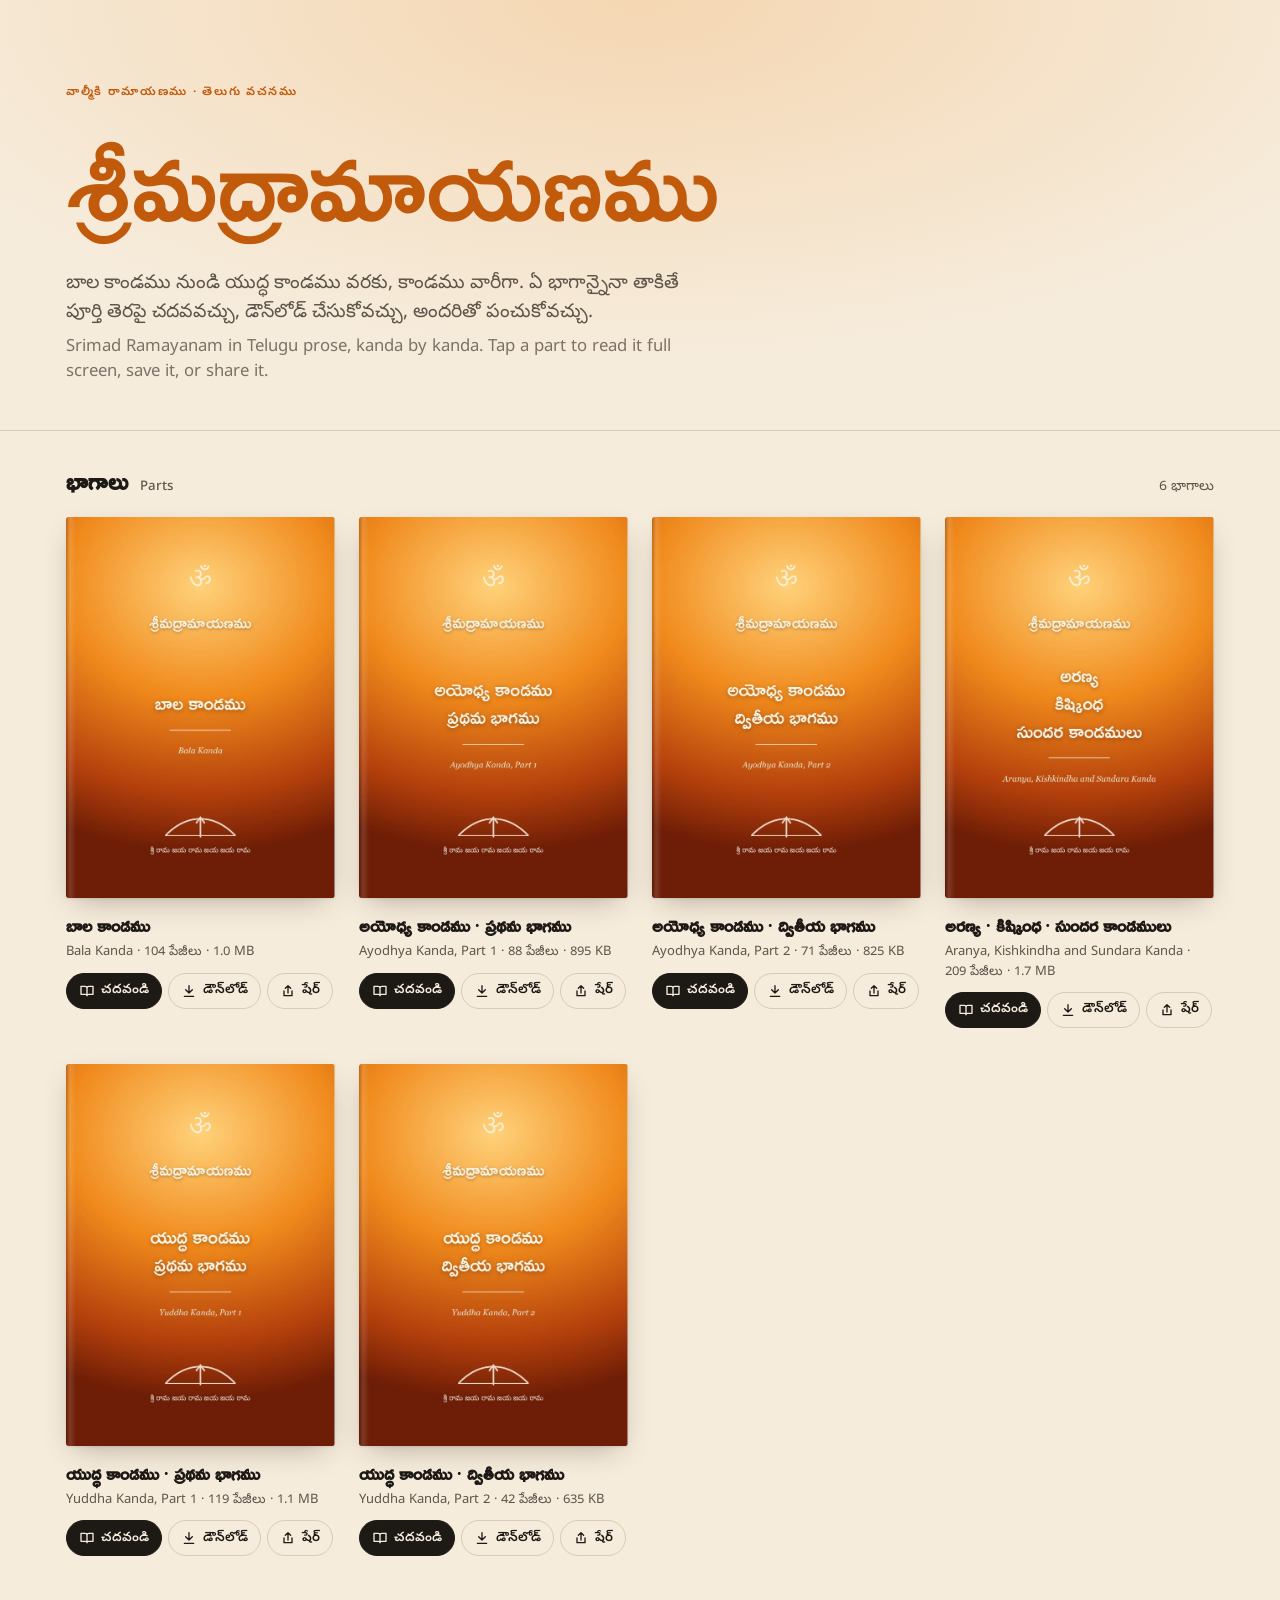
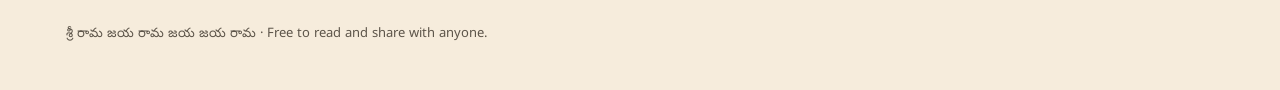
==== index.html @ 94dc0df5 "Show the parts on iPads that can't run the reader script On an iPad the "Parts" shelf stayed empty: " ====
<!doctype html>
<html lang="te">
<head>
  <meta charset="utf-8">
  <meta name="viewport" content="width=device-width, initial-scale=1, viewport-fit=cover">
  <title>శ్రీమద్రామాయణము · Srimad Ramayanam</title>
  <meta name="description" content="శ్రీమద్రామాయణము తెలుగులో, కాండము వారీగా. Srimad Ramayanam in Telugu: read every part full screen, download it, or share it.">
  <meta name="theme-color" content="#f6ecdc" media="(prefers-color-scheme: light)">
  <meta name="theme-color" content="#16130f" media="(prefers-color-scheme: dark)">
  <meta property="og:title" content="శ్రీమద్రామాయణము · Srimad Ramayanam">
  <meta property="og:description" content="శ్రీమద్రామాయణము తెలుగులో, కాండము వారీగా. Srimad Ramayanam in Telugu: read every part full screen, download it, or share it.">
  <link rel="icon" href="data:image/svg+xml,%3Csvg xmlns='http://www.w3.org/2000/svg' viewBox='0 0 64 64'%3E%3Crect width='64' height='64' rx='12' fill='%23c25a0c'/%3E%3Cpath d='M12 50C22 16 42 16 52 50' fill='none' stroke='%23fff' stroke-width='4' stroke-linecap='round'/%3E%3Cpath d='M12 50H52M32 52V22M26 29l6-8 6 8' fill='none' stroke='%23fff' stroke-width='3' stroke-linecap='round'/%3E%3C/svg%3E">
  <link rel="preconnect" href="https://fonts.googleapis.com">
  <link rel="preconnect" href="https://fonts.gstatic.com" crossorigin>
  <link href="https://fonts.googleapis.com/css2?family=Noto+Sans+Telugu:wght@400;500;600&family=Ramabhadra&family=Instrument+Sans:wght@400;500;600&display=swap" rel="stylesheet">
  <link rel="stylesheet" href="css/style.css">
  <script>
    // Shows script errors at the bottom of the page (helps find problems on phones and tablets without a console)
    window.onerror = function (msg, src, line) {
      var el = document.getElementById('jsError');
      if (el) { el.hidden = false; el.textContent += 'Error: ' + msg + ' (' + String(src || '').split('/').pop() + ':' + line + ')
'; }
    };
  </script>
  <script type="module" src="js/app.js"></script>
</head>
<body>
  <div id="home" class="home">
    <header class="masthead">
      <div class="wrap">
        <p class="eyebrow">వాల్మీకి రామాయణము · తెలుగు వచనము</p>
        <h1 class="title">శ్రీమద్రామాయణము</h1>
        <p class="lede">బాల కాండము నుండి యుద్ధ కాండము వరకు, కాండము వారీగా. ఏ భాగాన్నైనా తాకితే పూర్తి తెరపై చదవవచ్చు, డౌన్‌లోడ్ చేసుకోవచ్చు, అందరితో పంచుకోవచ్చు.<br><span class="lede-en">Srimad Ramayanam in Telugu prose, kanda by kanda. Tap a part to read it full screen, save it, or share it.</span></p>
      </div>
    </header>

    <main class="wrap">
      <div class="shelf-head">
        <h2>భాగాలు <span class="h-en">Parts</span></h2>
        <span id="count" class="count"></span>
      </div>
      <ul id="grid" class="grid" aria-live="polite">
        <!-- shelf:start -->
        <li class="card"><a class="cover" href="data/01-bala-kanda.pdf"><img src="covers/01-bala-kanda.jpg" alt=""></a>
          <div class="meta"><h3>బాల కాండము</h3><p class="sub">Bala Kanda · 104 పేజీలు · 1.0 MB</p>
          <div class="actions"><a class="btn primary" href="data/01-bala-kanda.pdf"><span class="lbl">చదవండి</span></a></div></div></li>
        <li class="card"><a class="cover" href="data/02-ayodhya-kanda-part-1.pdf"><img src="covers/02-ayodhya-kanda-part-1.jpg" alt=""></a>
          <div class="meta"><h3>అయోధ్య కాండము · ప్రథమ భాగము</h3><p class="sub">Ayodhya Kanda, Part 1 · 88 పేజీలు · 895 KB</p>
          <div class="actions"><a class="btn primary" href="data/02-ayodhya-kanda-part-1.pdf"><span class="lbl">చదవండి</span></a></div></div></li>
        <li class="card"><a class="cover" href="data/03-ayodhya-kanda-part-2.pdf"><img src="covers/03-ayodhya-kanda-part-2.jpg" alt=""></a>
          <div class="meta"><h3>అయోధ్య కాండము · ద్వితీయ భాగము</h3><p class="sub">Ayodhya Kanda, Part 2 · 71 పేజీలు · 825 KB</p>
          <div class="actions"><a class="btn primary" href="data/03-ayodhya-kanda-part-2.pdf"><span class="lbl">చదవండి</span></a></div></div></li>
        <li class="card"><a class="cover" href="data/04-aranya-kishkindha-sundara-kanda.pdf"><img src="covers/04-aranya-kishkindha-sundara-kanda.jpg" alt=""></a>
          <div class="meta"><h3>అరణ్య · కిష్కింధ · సుందర కాండములు</h3><p class="sub">Aranya, Kishkindha and Sundara Kanda · 209 పేజీలు · 1.7 MB</p>
          <div class="actions"><a class="btn primary" href="data/04-aranya-kishkindha-sundara-kanda.pdf"><span class="lbl">చదవండి</span></a></div></div></li>
        <li class="card"><a class="cover" href="data/05-yuddha-kanda-part-1.pdf"><img src="covers/05-yuddha-kanda-part-1.jpg" alt=""></a>
          <div class="meta"><h3>యుద్ధ కాండము · ప్రథమ భాగము</h3><p class="sub">Yuddha Kanda, Part 1 · 119 పేజీలు · 1.1 MB</p>
          <div class="actions"><a class="btn primary" href="data/05-yuddha-kanda-part-1.pdf"><span class="lbl">చదవండి</span></a></div></div></li>
        <li class="card"><a class="cover" href="data/06-yuddha-kanda-part-2.pdf"><img src="covers/06-yuddha-kanda-part-2.jpg" alt=""></a>
          <div class="meta"><h3>యుద్ధ కాండము · ద్వితీయ భాగము</h3><p class="sub">Yuddha Kanda, Part 2 · 42 పేజీలు · 635 KB</p>
          <div class="actions"><a class="btn primary" href="data/06-yuddha-kanda-part-2.pdf"><span class="lbl">చదవండి</span></a></div></div></li>
        <!-- shelf:end -->
      </ul>
      <div id="empty" class="empty" hidden>
        <p class="empty-title">ఇంకా భాగాలు లేవు</p>
        <p>New parts will appear here as soon as they're added.</p>
      </div>
      <div id="error" class="empty" hidden>
        <p class="empty-title">భాగాలను తెరవలేకపోయాం</p>
        <p>Check your connection and <a href="" onclick="location.reload();return false">try again</a>.</p>
      </div>
    </main>

    <footer class="foot wrap">
      <p>శ్రీ రామ జయ రామ జయ జయ రామ · Free to read and share with anyone.</p>
      <pre id="jsError" class="js-error" hidden></pre>
    </footer>
  </div>

  <!-- Full-screen reader -->
  <section id="viewer" class="viewer" hidden aria-label="Ramayanam reader">
    <div id="stage" class="stage">
      <div id="scroller" class="scroller">
        <div id="book" class="book">
          <div id="leafBase" class="leaf base"></div>
          <div id="leafFlip" class="leaf flipper">
            <div id="flipFront" class="face front"></div>
            <div class="face back"></div>
          </div>
        </div>
      </div>
      <div class="edge edge-l" aria-hidden="true">
        <svg viewBox="0 0 24 24"><path d="M15 5l-7 7 7 7" /></svg>
      </div>
      <div class="edge edge-r" aria-hidden="true">
        <svg viewBox="0 0 24 24"><path d="M9 5l7 7-7 7" /></svg>
      </div>
      <div id="spinner" class="spinner" hidden></div>
    </div>

    <div id="hud" class="hud">
      <div class="hud-top">
        <button class="icon-btn" data-act="home" aria-label="All parts" title="అన్ని భాగాలు">
          <svg viewBox="0 0 24 24"><path d="M4 5h6v6H4zM14 5h6v6h-6zM4 15h6v4H4zM14 15h6v4h-6z"/></svg>
        </button>
        <div class="hud-title">
          <span id="vTitle"></span>
          <span id="vPage" class="hud-page"></span>
        </div>
        <button class="icon-btn" data-act="sound" aria-label="Sound" title="Sound on/off">
          <svg class="snd-on" viewBox="0 0 24 24"><path d="M4 9v6h4l5 4V5L8 9zM16.5 8.5a5 5 0 010 7M19 6a8.5 8.5 0 010 12"/></svg>
          <svg class="snd-off" viewBox="0 0 24 24"><path d="M4 9v6h4l5 4V5L8 9zM17 9l5 6M22 9l-5 6"/></svg>
        </button>
        <button class="icon-btn" data-act="download" aria-label="Download" title="Download">
          <svg viewBox="0 0 24 24"><path d="M12 4v11M7 10l5 5 5-5M5 20h14"/></svg>
        </button>
        <button class="icon-btn" data-act="share" aria-label="Share" title="Share">
          <svg viewBox="0 0 24 24"><path d="M12 15V4M8 8l4-4 4 4M6 12v7h12v-7"/></svg>
        </button>
        <button class="icon-btn fs-btn" data-act="fullscreen" aria-label="Full screen" title="Full screen">
          <svg viewBox="0 0 24 24"><path d="M4 9V4h5M20 9V4h-5M4 15v5h5M20 15v5h-5"/></svg>
        </button>
      </div>
      <div class="progress"><span id="progressBar"></span></div>
    </div>

    <div id="coach" class="coach" hidden>
      <div class="coach-zone"><svg viewBox="0 0 24 24"><path d="M15 5l-7 7 7 7"/></svg><span>ఎడమ వైపు తాకితే<br>ముందటి పేజీ</span></div>
      <div class="coach-zone mid"><svg viewBox="0 0 48 24"><path d="M44 12H6M14 4l-8 8 8 8"/></svg><span>కుడి నుంచి ఎడమకు స్వైప్<br>అన్ని భాగాలకు</span></div>
      <div class="coach-zone"><svg viewBox="0 0 24 24"><path d="M9 5l7 7-7 7"/></svg><span>కుడి వైపు తాకితే<br>తరువాతి పేజీ</span></div>
      <p class="coach-go">రెండు వేళ్లతో పెద్దది చేయవచ్చు<br>మొదలుపెట్టడానికి ఎక్కడైనా తాకండి</p>
    </div>
  </section>

  <div id="toast" class="toast" role="status" aria-live="polite"></div>
</body>
</html>
---- css/style.css ----
:root {
  --paper: #f6ecdc;
  --paper-2: #eedfc6;
  --ink: #1d1a16;
  --ink-2: #5d554a;
  --rule: #d6cbb8;
  --accent: #c25a0c;
  --accent-ink: #fff;
  --card: #fbf8f2;
  --shadow: 0 1px 2px rgba(40, 30, 15, .08), 0 10px 28px -10px rgba(40, 30, 15, .35);
  --serif: "Ramabhadra", "Noto Serif Telugu", "Nirmala UI", Georgia, serif;
  --sans: "Noto Sans Telugu", "Instrument Sans", "Nirmala UI", system-ui, -apple-system, "Segoe UI", Roboto, sans-serif;
}
@media (prefers-color-scheme: dark) {
  :root {
    --paper: #16130f;
    --paper-2: #1f1b16;
    --ink: #f1ebe0;
    --ink-2: #b1a796;
    --rule: #3a3329;
    --accent: #ea6a42;
    --card: #1f1b16;
    --shadow: 0 1px 2px rgba(0, 0, 0, .4), 0 12px 30px -12px rgba(0, 0, 0, .8);
  }
}

* { box-sizing: border-box; }
html { -webkit-text-size-adjust: 100%; }
body {
  margin: 0;
  background: var(--paper);
  color: var(--ink);
  font-family: var(--sans);
  font-size: 16px;
  line-height: 1.5;
  -webkit-font-smoothing: antialiased;
}
button { font: inherit; color: inherit; }
a { color: var(--accent); }
[hidden] { display: none !important; }

.wrap {
  width: 100%;
  max-width: 1180px;
  margin: 0 auto;
  padding-left: max(16px, env(safe-area-inset-left));
  padding-right: max(16px, env(safe-area-inset-right));
}

/* ---------- Masthead ---------- */
.masthead {
  border-bottom: 1px solid var(--rule);
  padding: clamp(36px, 8vw, 84px) 0 clamp(24px, 5vw, 44px);
}
.eyebrow {
  margin: 0 0 10px;
  font-size: 12px;
  font-weight: 600;
  letter-spacing: .14em;
  text-transform: uppercase;
  color: var(--accent);
}
.title {
  margin: 0;
  font-family: var(--serif);
  font-weight: 800;
  font-size: clamp(56px, 14vw, 148px);
  line-height: .9;
  letter-spacing: -.035em;
  font-variation-settings: "opsz" 144;
}
.lede {
  margin: 18px 0 0;
  max-width: 34em;
  font-size: clamp(16px, 2.2vw, 19px);
  color: var(--ink-2);
}

/* ---------- Shelf ---------- */
.shelf-head {
  display: flex;
  align-items: baseline;
  justify-content: space-between;
  gap: 12px;
  margin: 32px 0 18px;
}
.shelf-head h2 {
  margin: 0;
  font-family: var(--serif);
  font-weight: 600;
  font-size: 24px;
}
.count { font-size: 14px; color: var(--ink-2); }

.grid {
  list-style: none;
  margin: 0;
  padding: 0;
  display: grid;
  grid-template-columns: repeat(auto-fill, minmax(min(100%, 220px), 1fr));
  gap: 36px 24px;
}
@media (max-width: 520px) {
  .grid { grid-template-columns: repeat(2, minmax(0, 1fr)); gap: 28px 14px; }
}

.card { display: flex; flex-direction: column; min-width: 0; }
.cover {
  position: relative;
  display: block;
  width: 100%;
  aspect-ratio: 148 / 210;
  padding: 0;
  border: 0;
  border-radius: 3px;
  background: var(--paper-2);
  box-shadow: var(--shadow);
  overflow: hidden;
  cursor: pointer;
  transition: transform .25s ease, box-shadow .25s ease;
}
.cover:hover { transform: translateY(-4px) rotate(-.4deg); }
.cover:focus-visible { outline: 3px solid var(--accent); outline-offset: 3px; }
.cover canvas {
  position: absolute;
  inset: 0;
  width: 100%;
  height: 100%;
  object-fit: cover;
  opacity: 0;
  transition: opacity .4s ease;
}
.cover canvas.ready { opacity: 1; }
.cover::after { /* spine highlight */
  content: "";
  position: absolute;
  inset: 0 auto 0 0;
  width: 10px;
  background: linear-gradient(to right, rgba(0,0,0,.18), rgba(255,255,255,.12) 40%, transparent);
  pointer-events: none;
}
.cover-ph {
  position: absolute;
  inset: 0;
  display: flex;
  align-items: flex-end;
  padding: 14px;
  font-family: var(--serif);
  font-weight: 600;
  font-size: 18px;
  line-height: 1.15;
  text-align: left;
  color: var(--ink-2);
}
.cover .new {
  position: absolute;
  top: 10px;
  right: 10px;
  z-index: 1;
  padding: 3px 8px;
  border-radius: 99px;
  background: var(--accent);
  color: var(--accent-ink);
  font-size: 11px;
  font-weight: 600;
  letter-spacing: .06em;
  text-transform: uppercase;
}

.cover .saved {
  position: absolute;
  left: 14px;
  bottom: 10px;
  z-index: 1;
  padding: 3px 8px;
  border-radius: 99px;
  background: rgba(20, 16, 12, .78);
  color: #fff;
  font-size: 11px;
  font-weight: 600;
  letter-spacing: .06em;
  text-transform: uppercase;
}

.meta { padding-top: 14px; }
.meta h3 {
  margin: 0;
  font-family: var(--serif);
  font-weight: 600;
  font-size: 18px;
  line-height: 1.2;
  overflow-wrap: anywhere;
}
.sub { margin: 4px 0 10px; font-size: 13px; color: var(--ink-2); }
.actions { display: flex; flex-wrap: wrap; gap: 6px; }
.btn {
  display: inline-flex;
  align-items: center;
  gap: 6px;
  min-height: 36px;
  padding: 0 12px;
  border: 1px solid var(--rule);
  border-radius: 99px;
  background: transparent;
  font-size: 13px;
  font-weight: 600;
  cursor: pointer;
  transition: background .15s, border-color .15s;
}
.btn svg { width: 16px; height: 16px; fill: none; stroke: currentColor; stroke-width: 2; stroke-linecap: round; stroke-linejoin: round; }
.btn:hover { border-color: var(--ink-2); }
.btn.primary { background: var(--ink); border-color: var(--ink); color: var(--paper); }
.btn.primary:hover { background: var(--accent); border-color: var(--accent); color: var(--accent-ink); }
@media (max-width: 520px) {
  .btn { padding: 0 10px; }
  .btn .lbl { display: none; }
  .btn.primary .lbl { display: inline; }
}

.skeleton .cover { animation: pulse 1.4s ease-in-out infinite; }
.skeleton .meta h3, .skeleton .sub { background: var(--paper-2); color: transparent; border-radius: 4px; }
@keyframes pulse { 50% { opacity: .55; } }

.empty { padding: 64px 0; text-align: center; color: var(--ink-2); }
.empty-title { margin: 0 0 6px; font-family: var(--serif); font-size: 24px; color: var(--ink); }
.foot { padding-top: 56px; padding-bottom: max(32px, env(safe-area-inset-bottom)); font-size: 13px; color: var(--ink-2); }

/* ---------- Viewer ---------- */
.viewer {
  position: fixed;
  inset: 0;
  z-index: 50;
  background: radial-gradient(ellipse at center, #2a251f 0%, #0f0d0b 100%);
  overflow: hidden;
  touch-action: none;
  user-select: none;
  -webkit-user-select: none;
  -webkit-touch-callout: none;
  -webkit-tap-highlight-color: transparent;
  color: #f4efe6;
}
.viewer.enter { animation: viewer-in .35s ease both; }
@keyframes viewer-in { from { opacity: 0; transform: scale(.98); } }

.stage {
  position: absolute;
  inset: 0;
  display: grid;
  place-items: center;
  cursor: pointer;
}
.scroller {
  position: absolute;
  inset: 0;
  display: grid;
  place-items: center;
  perspective: 2400px;
}
/* Fit to width (Ctrl+L on desktop): the page fills the width and scrolls vertically. */
.viewer.fitw .scroller {
  display: block;
  overflow-x: hidden;
  overflow-y: scroll;
  overscroll-behavior: contain;
  scrollbar-color: rgba(255, 255, 255, .4) transparent;
}
.viewer.fitw .base { box-shadow: none; }
.book { position: relative; transform-origin: 0 0; }
.book .hires {
  position: absolute;
  z-index: 1;
  display: block;
  pointer-events: none;
}
.viewer.zoomed .stage { cursor: grab; }
.viewer.zoomed .stage:active { cursor: grabbing; }
.viewer.zoomed .edge { display: none; }
.leaf { position: absolute; inset: 0; }
.leaf canvas {
  display: block;
  width: 100%;
  height: 100%;
  object-fit: contain;
}
.base { box-shadow: 0 18px 50px rgba(0, 0, 0, .55); background: #fff; }
.base .lift-shade {
  position: absolute;
  inset: 0;
  pointer-events: none;
  background: linear-gradient(to right, rgba(0,0,0,.45), rgba(0,0,0,.08) 55%, rgba(0,0,0,0));
  opacity: 0;
}
.flipper {
  z-index: 2;
  transform-origin: left center;
  transform-style: preserve-3d;
  pointer-events: none;
  visibility: hidden;
  will-change: transform;
}
.flipper.on { visibility: visible; }
.face {
  position: absolute;
  inset: 0;
  backface-visibility: hidden;
  -webkit-backface-visibility: hidden;
  background: #fff;
}
.face.back {
  transform: rotateY(180deg);
  background: linear-gradient(to left, #ddd6c8 0%, #f6f2ea 18%, #efe9de 100%);
}
.face .curl-shade {
  position: absolute;
  inset: 0;
  pointer-events: none;
  background: linear-gradient(to left, rgba(0,0,0,.38), rgba(0,0,0,.06) 35%, rgba(255,255,255,0) 60%);
  opacity: 0;
}

.edge {
  position: absolute;
  top: 50%;
  width: 48px;
  height: 48px;
  margin-top: -24px;
  display: grid;
  place-items: center;
  border-radius: 50%;
  background: rgba(0, 0, 0, .45);
  opacity: 0;
  transition: opacity .2s;
  pointer-events: none;
}
.edge svg { width: 24px; height: 24px; fill: none; stroke: #fff; stroke-width: 2.2; stroke-linecap: round; stroke-linejoin: round; }
.edge-l { left: max(12px, env(safe-area-inset-left)); }
.edge-r { right: max(12px, env(safe-area-inset-right)); }
@media (hover: hover) {
  .stage[data-zone="l"] .edge-l, .stage[data-zone="r"] .edge-r { opacity: 1; }
}

.spinner {
  position: absolute;
  top: 50%;
  left: 50%;
  width: 36px;
  height: 36px;
  margin: -18px 0 0 -18px;
  border: 3px solid rgba(255, 255, 255, .2);
  border-top-color: #fff;
  border-radius: 50%;
  animation: spin .8s linear infinite;
  z-index: 3;
}
@keyframes spin { to { transform: rotate(360deg); } }

.hud {
  position: absolute;
  inset: 0 0 auto 0;
  z-index: 5;
  transition: opacity .3s ease, transform .3s ease;
}
.hud.hide { opacity: 0; transform: translateY(-8px); pointer-events: none; }
.hud-top {
  display: flex;
  align-items: center;
  gap: 4px;
  padding: max(8px, env(safe-area-inset-top)) max(8px, env(safe-area-inset-right)) 8px max(8px, env(safe-area-inset-left));
  background: linear-gradient(to bottom, rgba(0,0,0,.72), rgba(0,0,0,0));
}
.hud-title {
  flex: 1;
  min-width: 0;
  display: flex;
  flex-direction: column;
  padding: 0 6px;
  line-height: 1.2;
}
.hud-title #vTitle {
  font-family: var(--serif);
  font-weight: 600;
  font-size: 16px;
  white-space: nowrap;
  overflow: hidden;
  text-overflow: ellipsis;
}
.hud-page { font-size: 12px; opacity: .75; font-variant-numeric: tabular-nums; }
.icon-btn {
  flex: none;
  width: 44px;
  height: 44px;
  display: grid;
  place-items: center;
  border: 0;
  border-radius: 50%;
  background: transparent;
  color: #fff;
  cursor: pointer;
}
.icon-btn:hover { background: rgba(255, 255, 255, .14); }
.icon-btn svg { width: 22px; height: 22px; fill: none; stroke: currentColor; stroke-width: 2; stroke-linecap: round; stroke-linejoin: round; }
.icon-btn .snd-off { display: none; }
.viewer.muted .icon-btn .snd-on { display: none; }
.viewer.muted .icon-btn .snd-off { display: block; }
.no-fs .fs-btn { display: none; }

.progress {
  position: fixed;
  left: 0;
  right: 0;
  bottom: 0;
  height: 3px;
  background: rgba(255, 255, 255, .12);
}
.progress span {
  display: block;
  height: 100%;
  width: 0;
  background: var(--accent);
  transition: width .4s ease;
}

.coach {
  position: absolute;
  inset: 0;
  z-index: 8;
  display: grid;
  grid-template-columns: 1fr 1fr 1fr;
  background: rgba(10, 8, 6, .78);
  animation: viewer-in .3s ease both;
}
.coach-zone {
  display: flex;
  flex-direction: column;
  align-items: center;
  justify-content: center;
  gap: 10px;
  padding: 12px;
  text-align: center;
  font-size: 14px;
  line-height: 1.35;
  border-right: 1px dashed rgba(255, 255, 255, .25);
}
.coach-zone:nth-child(3) { border-right: 0; }
.coach-zone svg { width: 40px; height: 40px; fill: none; stroke: #fff; stroke-width: 2; stroke-linecap: round; stroke-linejoin: round; }
.coach-zone.mid svg { width: 64px; height: 32px; animation: nudge 1.4s ease-in-out infinite; }
@keyframes nudge { 50% { transform: translateX(-10px); } }
.coach-go {
  position: absolute;
  left: 0;
  right: 0;
  bottom: max(28px, env(safe-area-inset-bottom));
  margin: 0;
  text-align: center;
  font-weight: 600;
  opacity: .9;
}

.toast {
  position: fixed;
  left: 50%;
  bottom: max(24px, env(safe-area-inset-bottom));
  z-index: 100;
  max-width: calc(100% - 32px);
  padding: 10px 16px;
  border-radius: 99px;
  background: #1d1a16;
  color: #f4efe6;
  font-size: 14px;
  box-shadow: 0 8px 24px rgba(0, 0, 0, .35);
  opacity: 0;
  transform: translate(-50%, 10px);
  transition: opacity .25s, transform .25s;
  pointer-events: none;
}
.toast.show { opacity: 1; transform: translate(-50%, 0); }

.bump { animation: bump .35s ease; }
@keyframes bump { 25% { transform: translateX(-10px); } 75% { transform: translateX(6px); } }

body.reading { overflow: hidden; }

@media (prefers-reduced-motion: reduce) {
  .cover:hover { transform: none; }
  .coach-zone.mid svg { animation: none; }
}

/* ---------- Ramayanam additions ---------- */
.masthead { background: radial-gradient(90% 120% at 50% 0%, rgba(240,138,28,.22), transparent 70%); }
.title { font-size: clamp(40px, 11vw, 104px); font-weight: 400; line-height: 1.35; letter-spacing: 0; color: var(--accent); }
.lede-en { display: block; margin-top: 8px; font-size: .88em; opacity: .8; }
.h-en { font-family: var(--sans); font-size: .55em; font-weight: 500; color: var(--ink-2); margin-left: 6px; }
.card h3 { line-height: 1.5; }
.cover img { position: absolute; inset: 0; width: 100%; height: 100%; object-fit: cover; display: block; }
a.cover, a.btn { text-decoration: none; color: inherit; }
.js-error { white-space: pre-wrap; font-size: 11px; color: var(--ink-2); margin-top: 12px; }
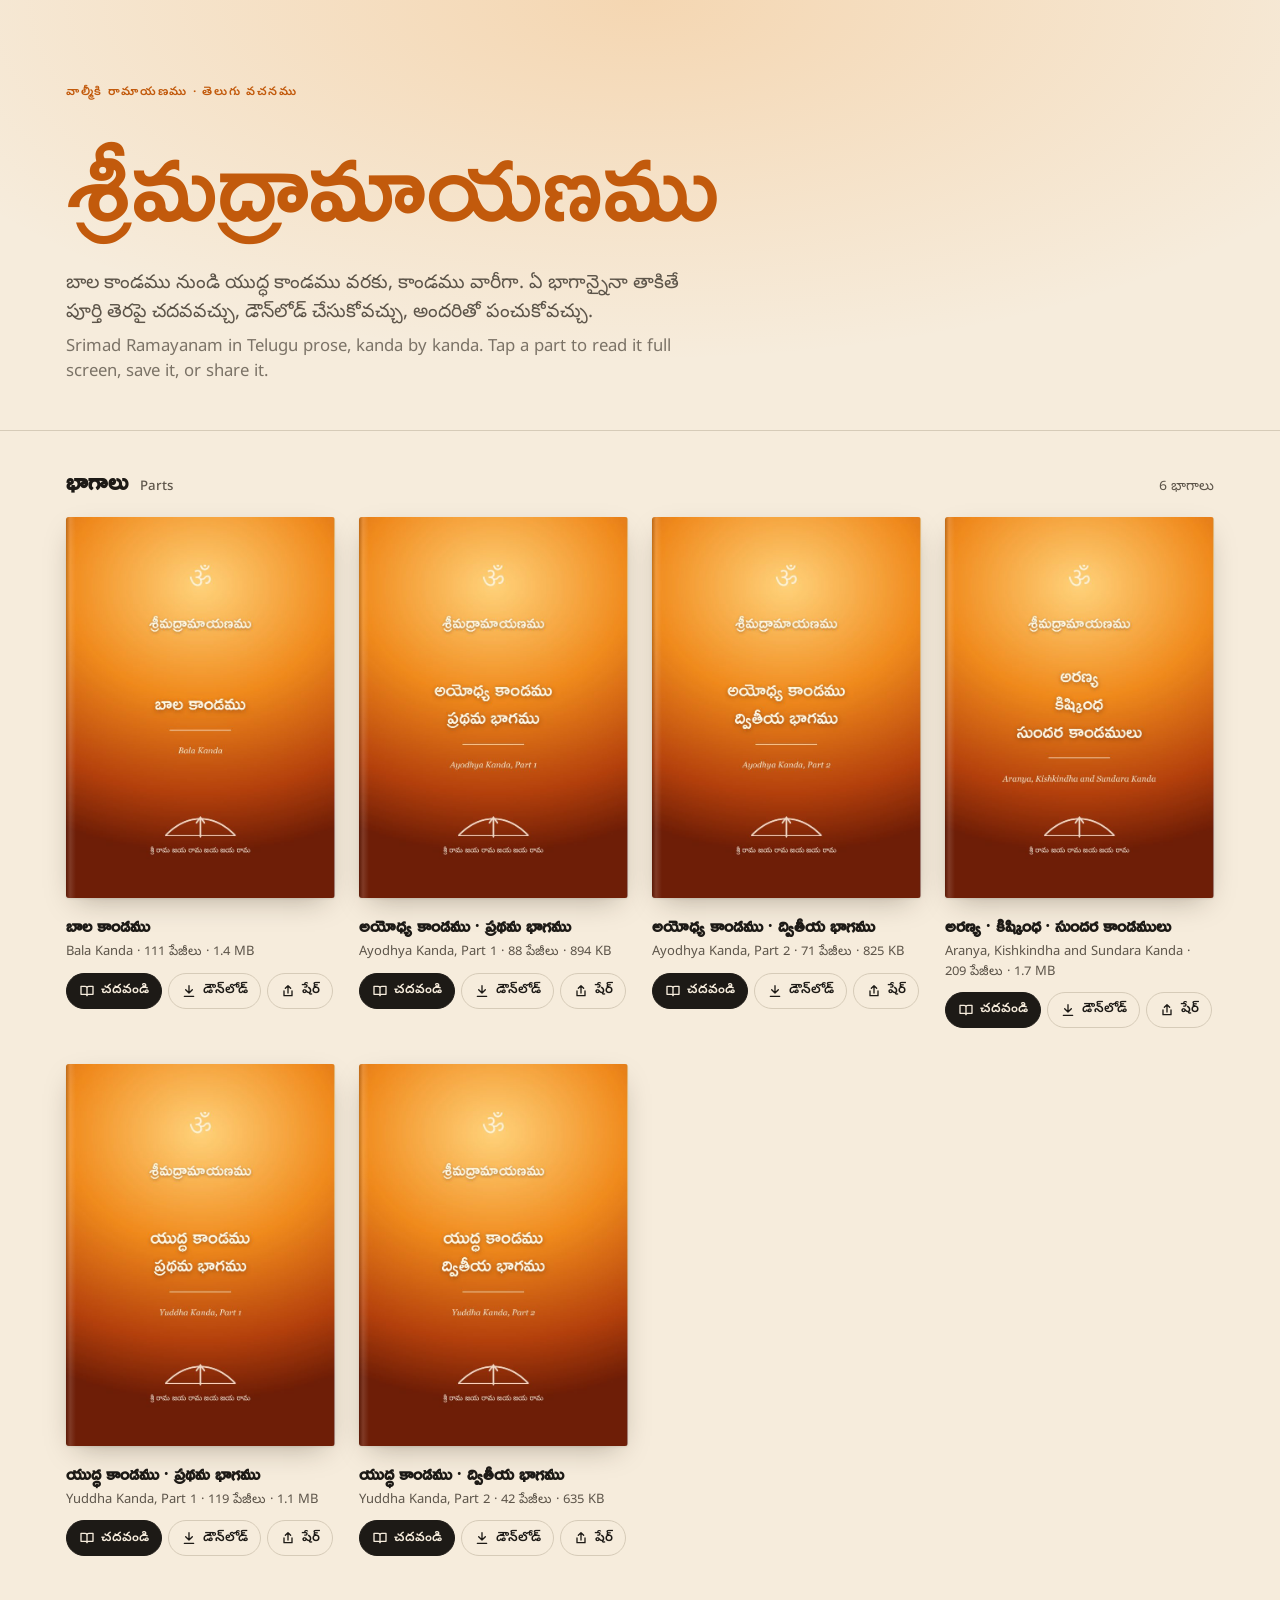
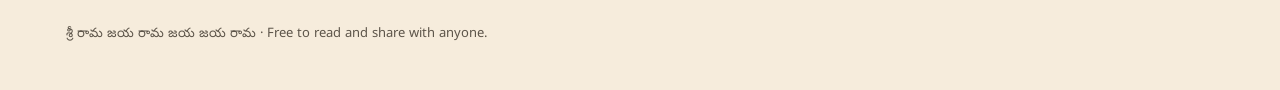
==== commit b458479d: "Replace Bala Kanda and Ayodhya Kanda part 1 with the new versions Bala Kanda is the 26.06.2026 revis" ====
--- a/index.html
+++ b/index.html
@@ -42,10 +42,10 @@
       <ul id="grid" class="grid" aria-live="polite">
         <!-- shelf:start -->
         <li class="card"><a class="cover" href="data/01-bala-kanda.pdf"><img src="covers/01-bala-kanda.jpg" alt=""></a>
-          <div class="meta"><h3>బాల కాండము</h3><p class="sub">Bala Kanda · 104 పేజీలు · 1.0 MB</p>
+          <div class="meta"><h3>బాల కాండము</h3><p class="sub">Bala Kanda · 111 పేజీలు · 1.4 MB</p>
           <div class="actions"><a class="btn primary" href="data/01-bala-kanda.pdf"><span class="lbl">చదవండి</span></a></div></div></li>
         <li class="card"><a class="cover" href="data/02-ayodhya-kanda-part-1.pdf"><img src="covers/02-ayodhya-kanda-part-1.jpg" alt=""></a>
-          <div class="meta"><h3>అయోధ్య కాండము · ప్రథమ భాగము</h3><p class="sub">Ayodhya Kanda, Part 1 · 88 పేజీలు · 895 KB</p>
+          <div class="meta"><h3>అయోధ్య కాండము · ప్రథమ భాగము</h3><p class="sub">Ayodhya Kanda, Part 1 · 88 పేజీలు · 894 KB</p>
           <div class="actions"><a class="btn primary" href="data/02-ayodhya-kanda-part-1.pdf"><span class="lbl">చదవండి</span></a></div></div></li>
         <li class="card"><a class="cover" href="data/03-ayodhya-kanda-part-2.pdf"><img src="covers/03-ayodhya-kanda-part-2.jpg" alt=""></a>
           <div class="meta"><h3>అయోధ్య కాండము · ద్వితీయ భాగము</h3><p class="sub">Ayodhya Kanda, Part 2 · 71 పేజీలు · 825 KB</p>
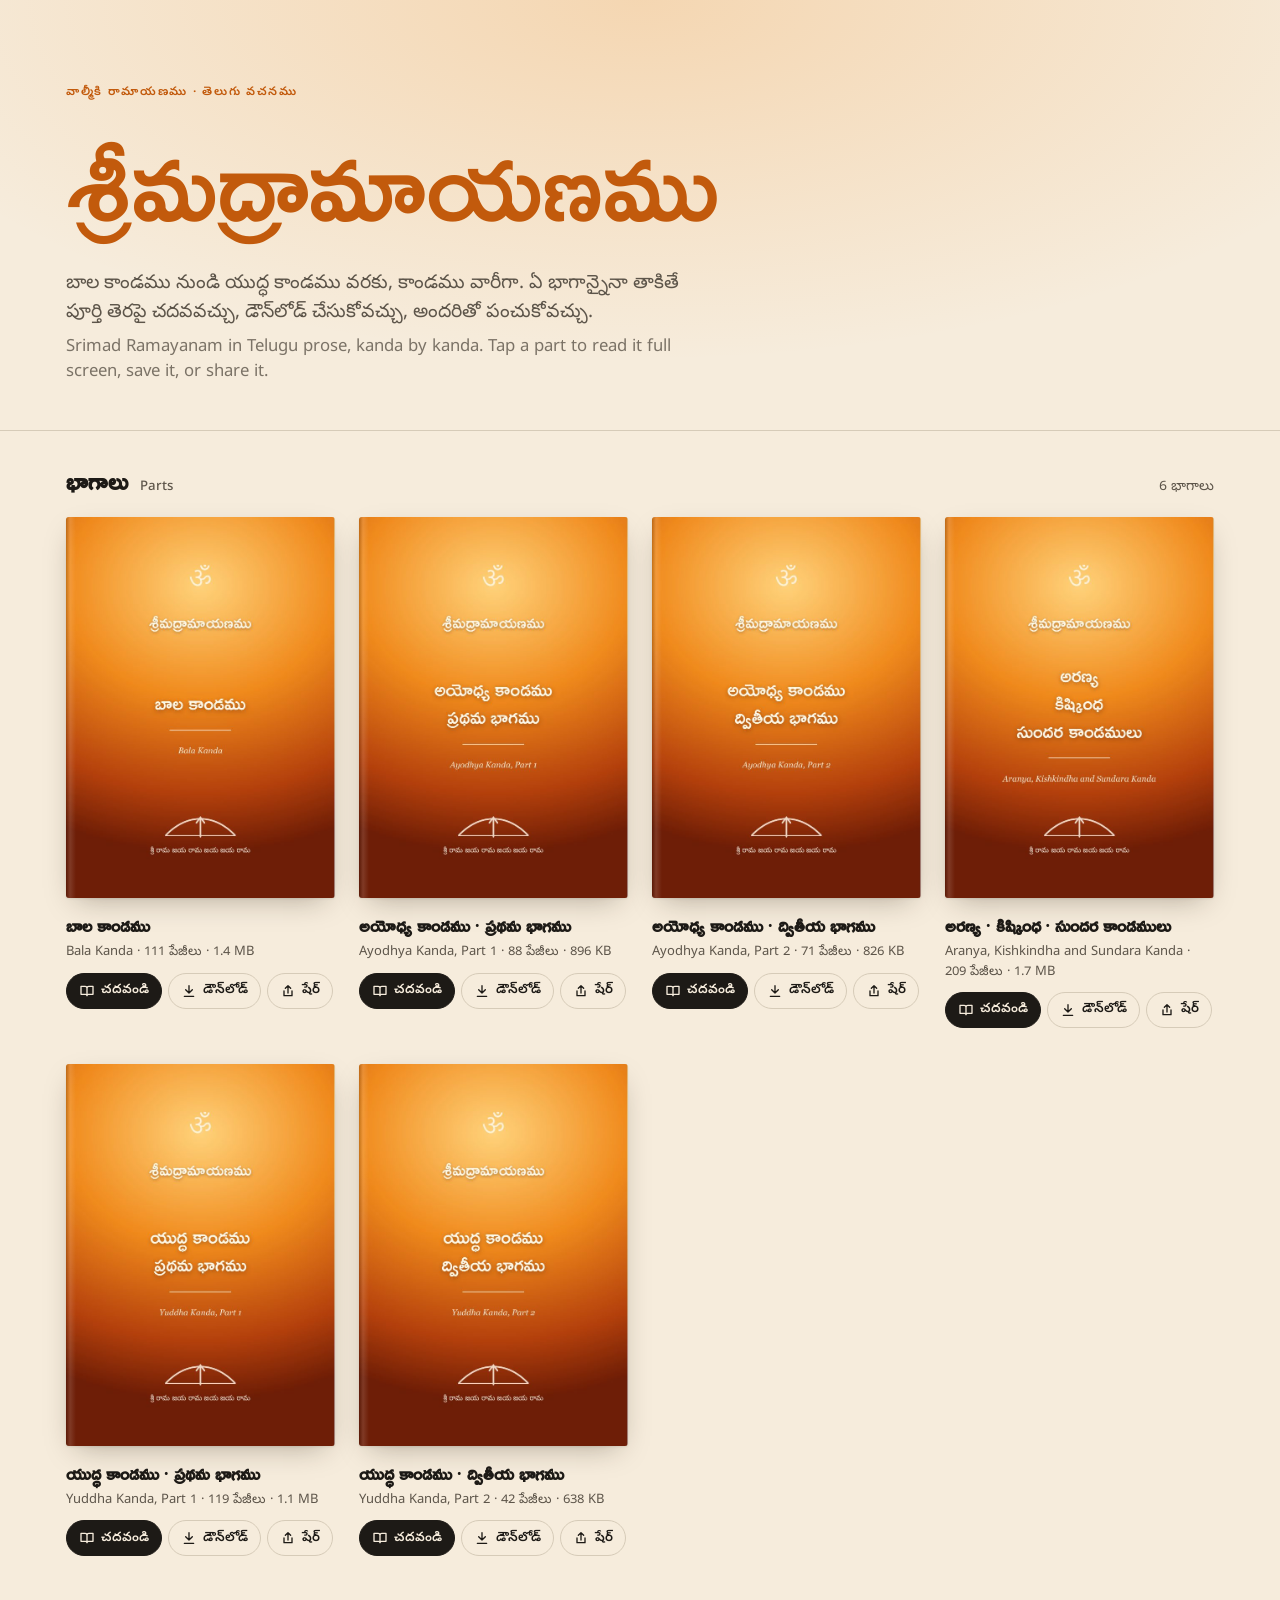
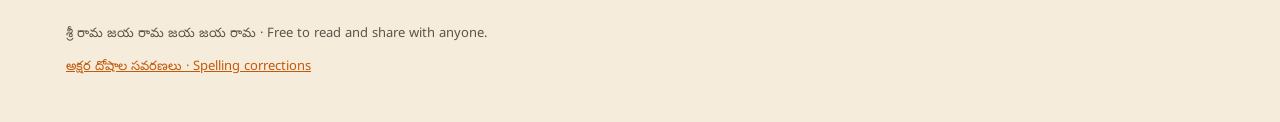
==== commit 443e707f: "Correct 817 spelling mistakes and add a corrections page tools/proofread.py fixes recurring spelling" ====
--- a/index.html
+++ b/index.html
@@ -45,10 +45,10 @@
           <div class="meta"><h3>బాల కాండము</h3><p class="sub">Bala Kanda · 111 పేజీలు · 1.4 MB</p>
           <div class="actions"><a class="btn primary" href="data/01-bala-kanda.pdf"><span class="lbl">చదవండి</span></a></div></div></li>
         <li class="card"><a class="cover" href="data/02-ayodhya-kanda-part-1.pdf"><img src="covers/02-ayodhya-kanda-part-1.jpg" alt=""></a>
-          <div class="meta"><h3>అయోధ్య కాండము · ప్రథమ భాగము</h3><p class="sub">Ayodhya Kanda, Part 1 · 88 పేజీలు · 894 KB</p>
+          <div class="meta"><h3>అయోధ్య కాండము · ప్రథమ భాగము</h3><p class="sub">Ayodhya Kanda, Part 1 · 88 పేజీలు · 896 KB</p>
           <div class="actions"><a class="btn primary" href="data/02-ayodhya-kanda-part-1.pdf"><span class="lbl">చదవండి</span></a></div></div></li>
         <li class="card"><a class="cover" href="data/03-ayodhya-kanda-part-2.pdf"><img src="covers/03-ayodhya-kanda-part-2.jpg" alt=""></a>
-          <div class="meta"><h3>అయోధ్య కాండము · ద్వితీయ భాగము</h3><p class="sub">Ayodhya Kanda, Part 2 · 71 పేజీలు · 825 KB</p>
+          <div class="meta"><h3>అయోధ్య కాండము · ద్వితీయ భాగము</h3><p class="sub">Ayodhya Kanda, Part 2 · 71 పేజీలు · 826 KB</p>
           <div class="actions"><a class="btn primary" href="data/03-ayodhya-kanda-part-2.pdf"><span class="lbl">చదవండి</span></a></div></div></li>
         <li class="card"><a class="cover" href="data/04-aranya-kishkindha-sundara-kanda.pdf"><img src="covers/04-aranya-kishkindha-sundara-kanda.jpg" alt=""></a>
           <div class="meta"><h3>అరణ్య · కిష్కింధ · సుందర కాండములు</h3><p class="sub">Aranya, Kishkindha and Sundara Kanda · 209 పేజీలు · 1.7 MB</p>
@@ -57,7 +57,7 @@
           <div class="meta"><h3>యుద్ధ కాండము · ప్రథమ భాగము</h3><p class="sub">Yuddha Kanda, Part 1 · 119 పేజీలు · 1.1 MB</p>
           <div class="actions"><a class="btn primary" href="data/05-yuddha-kanda-part-1.pdf"><span class="lbl">చదవండి</span></a></div></div></li>
         <li class="card"><a class="cover" href="data/06-yuddha-kanda-part-2.pdf"><img src="covers/06-yuddha-kanda-part-2.jpg" alt=""></a>
-          <div class="meta"><h3>యుద్ధ కాండము · ద్వితీయ భాగము</h3><p class="sub">Yuddha Kanda, Part 2 · 42 పేజీలు · 635 KB</p>
+          <div class="meta"><h3>యుద్ధ కాండము · ద్వితీయ భాగము</h3><p class="sub">Yuddha Kanda, Part 2 · 42 పేజీలు · 638 KB</p>
           <div class="actions"><a class="btn primary" href="data/06-yuddha-kanda-part-2.pdf"><span class="lbl">చదవండి</span></a></div></div></li>
         <!-- shelf:end -->
       </ul>
@@ -73,6 +73,7 @@
 
     <footer class="foot wrap">
       <p>శ్రీ రామ జయ రామ జయ జయ రామ · Free to read and share with anyone.</p>
+      <p><a href="corrections/">అక్షర దోషాల సవరణలు · Spelling corrections</a></p>
       <pre id="jsError" class="js-error" hidden></pre>
     </footer>
   </div>
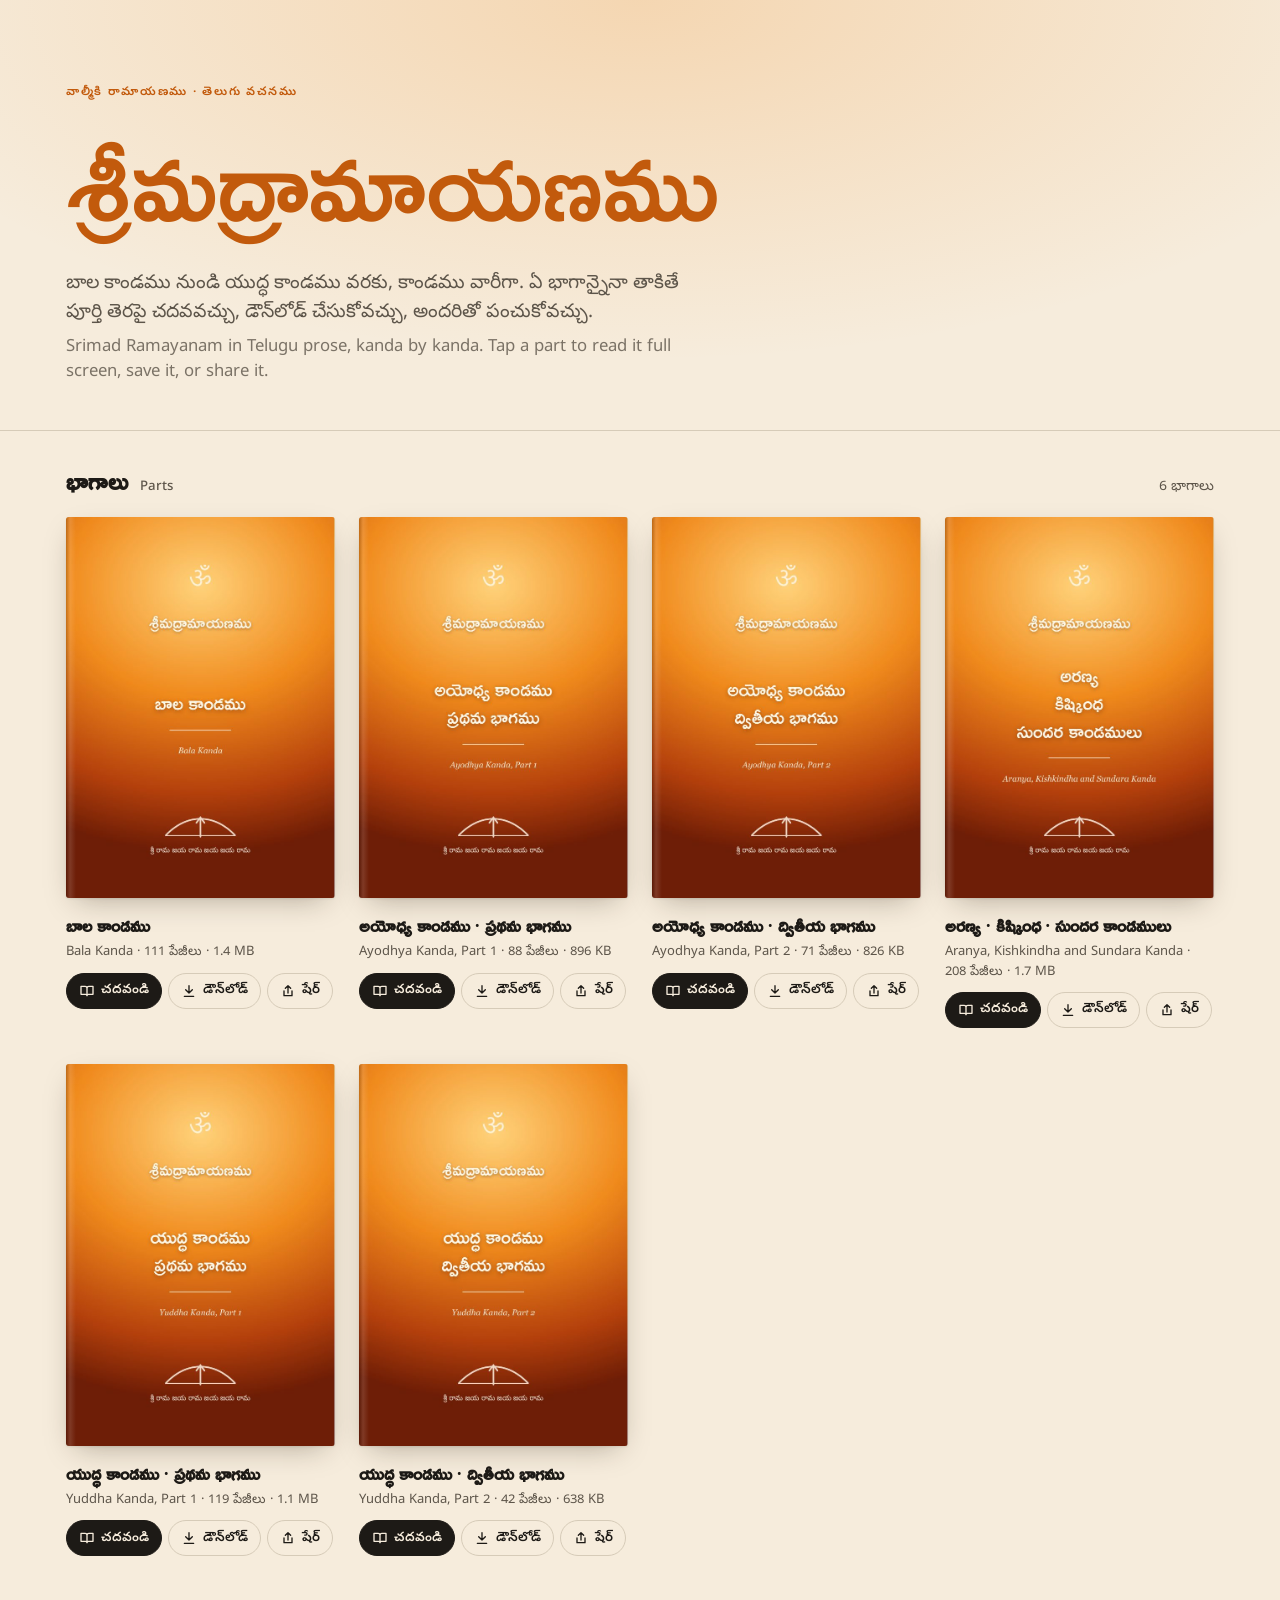
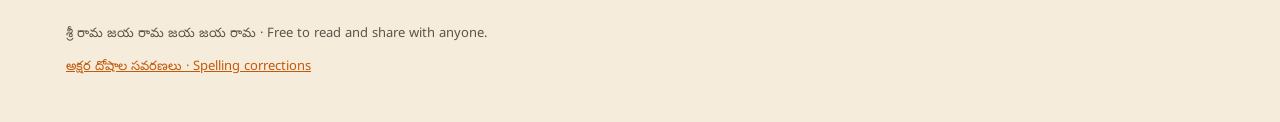
==== commit 52077135: "Fix spacing, merged words and stray full stops; highlight quoted shlokas - tools/tidy.py: a space af" ====
--- a/index.html
+++ b/index.html
@@ -51,7 +51,7 @@
           <div class="meta"><h3>అయోధ్య కాండము · ద్వితీయ భాగము</h3><p class="sub">Ayodhya Kanda, Part 2 · 71 పేజీలు · 826 KB</p>
           <div class="actions"><a class="btn primary" href="data/03-ayodhya-kanda-part-2.pdf"><span class="lbl">చదవండి</span></a></div></div></li>
         <li class="card"><a class="cover" href="data/04-aranya-kishkindha-sundara-kanda.pdf"><img src="covers/04-aranya-kishkindha-sundara-kanda.jpg" alt=""></a>
-          <div class="meta"><h3>అరణ్య · కిష్కింధ · సుందర కాండములు</h3><p class="sub">Aranya, Kishkindha and Sundara Kanda · 209 పేజీలు · 1.7 MB</p>
+          <div class="meta"><h3>అరణ్య · కిష్కింధ · సుందర కాండములు</h3><p class="sub">Aranya, Kishkindha and Sundara Kanda · 208 పేజీలు · 1.7 MB</p>
           <div class="actions"><a class="btn primary" href="data/04-aranya-kishkindha-sundara-kanda.pdf"><span class="lbl">చదవండి</span></a></div></div></li>
         <li class="card"><a class="cover" href="data/05-yuddha-kanda-part-1.pdf"><img src="covers/05-yuddha-kanda-part-1.jpg" alt=""></a>
           <div class="meta"><h3>యుద్ధ కాండము · ప్రథమ భాగము</h3><p class="sub">Yuddha Kanda, Part 1 · 119 పేజీలు · 1.1 MB</p>
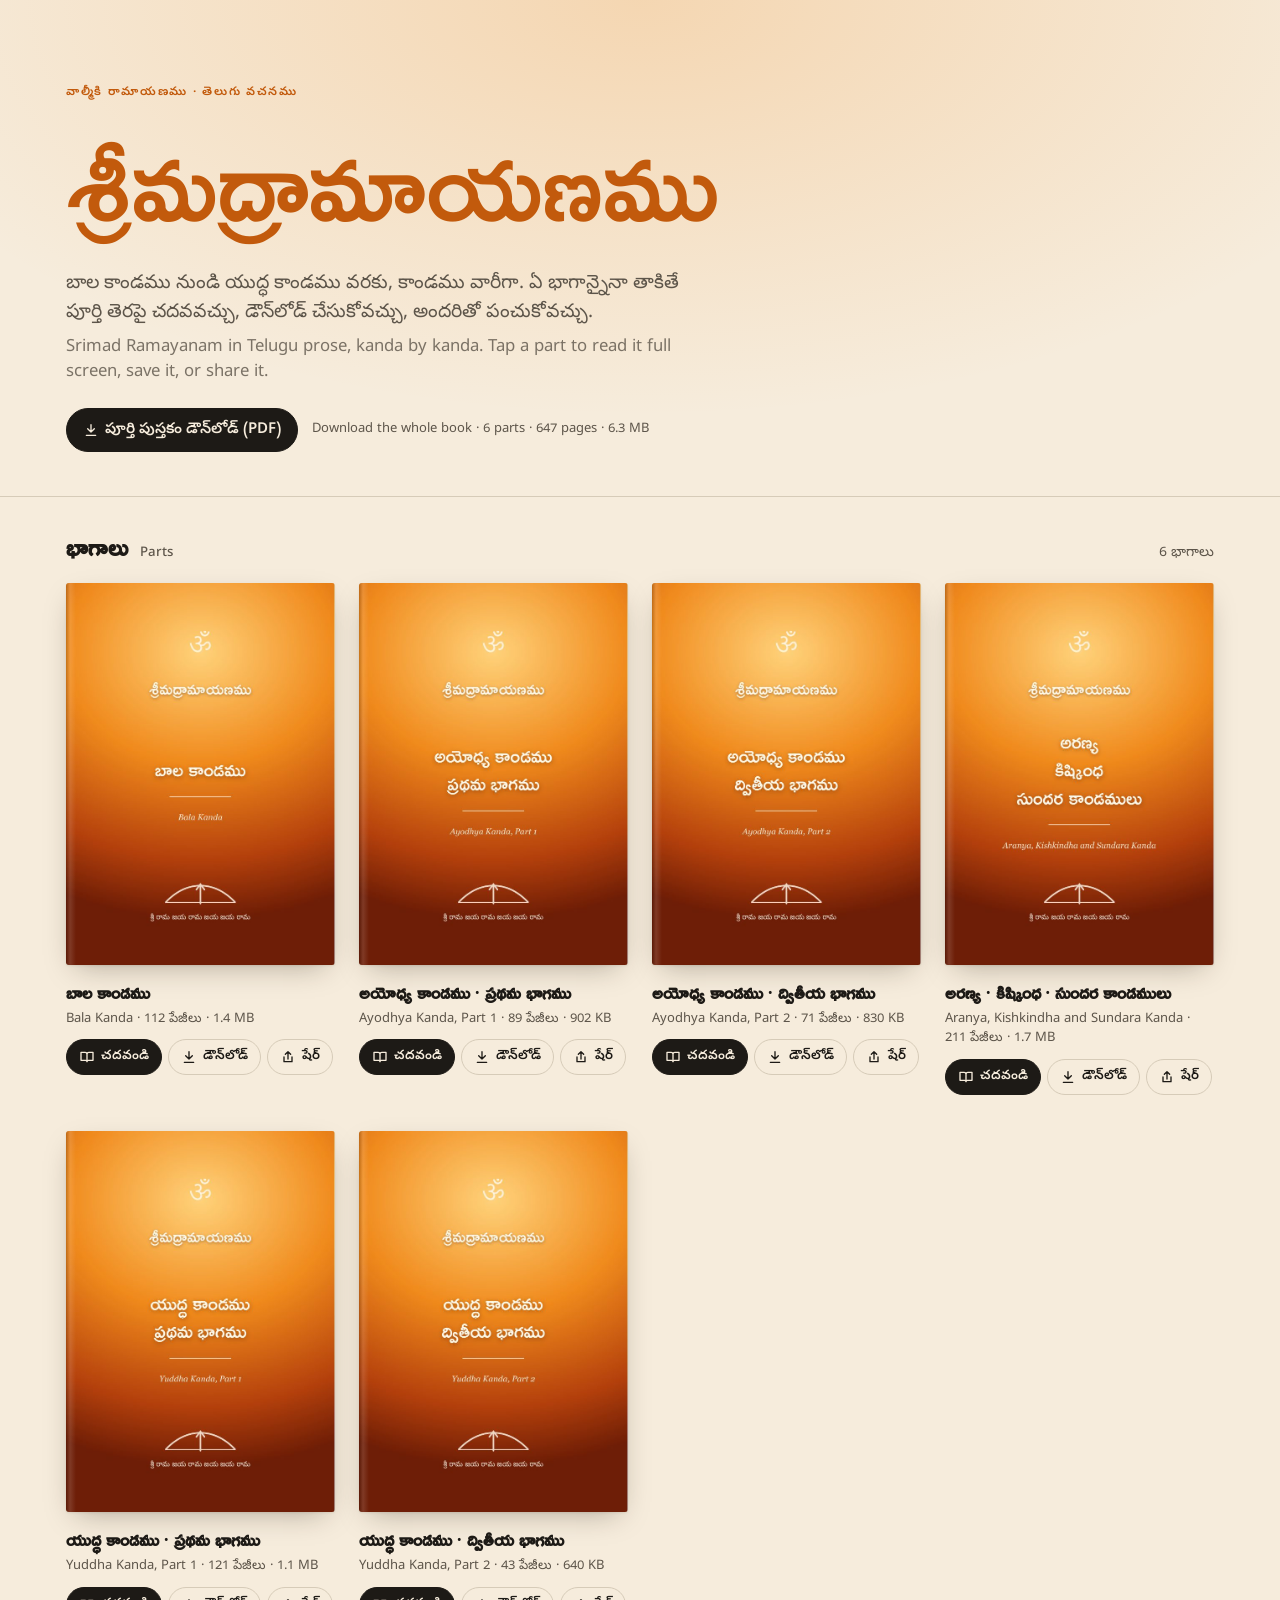
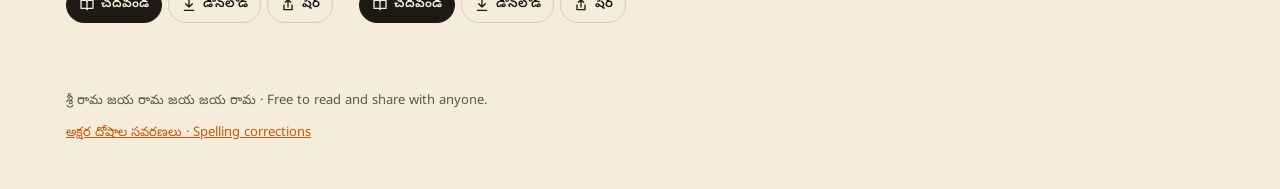
==== commit 6ab2fe98: "Justify paragraphs with a first-line indent; add whole-book PDF download on the home page Co-Authore" ====
--- a/index.html
+++ b/index.html
@@ -31,6 +31,8 @@
         <p class="eyebrow">వాల్మీకి రామాయణము · తెలుగు వచనము</p>
         <h1 class="title">శ్రీమద్రామాయణము</h1>
         <p class="lede">బాల కాండము నుండి యుద్ధ కాండము వరకు, కాండము వారీగా. ఏ భాగాన్నైనా తాకితే పూర్తి తెరపై చదవవచ్చు, డౌన్‌లోడ్ చేసుకోవచ్చు, అందరితో పంచుకోవచ్చు.<br><span class="lede-en">Srimad Ramayanam in Telugu prose, kanda by kanda. Tap a part to read it full screen, save it, or share it.</span></p>
+        <p class="book-dl"><a class="btn primary" href="book/srimad-ramayanam.pdf" download="srimad-ramayanam.pdf"><svg viewBox="0 0 24 24" aria-hidden="true"><path d="M12 4v11M7 10l5 5 5-5M5 20h14"/></svg><span class="lbl">పూర్తి పుస్తకం డౌన్‌లోడ్ (PDF)</span></a>
+          <span class="book-sub">Download the whole book · 6 parts · 647 pages · 6.3 MB</span></p>
       </div>
     </header>
 
@@ -42,22 +44,22 @@
       <ul id="grid" class="grid" aria-live="polite">
         <!-- shelf:start -->
         <li class="card"><a class="cover" href="data/01-bala-kanda.pdf"><img src="covers/01-bala-kanda.jpg" alt=""></a>
-          <div class="meta"><h3>బాల కాండము</h3><p class="sub">Bala Kanda · 111 పేజీలు · 1.4 MB</p>
+          <div class="meta"><h3>బాల కాండము</h3><p class="sub">Bala Kanda · 112 పేజీలు · 1.4 MB</p>
           <div class="actions"><a class="btn primary" href="data/01-bala-kanda.pdf"><span class="lbl">చదవండి</span></a></div></div></li>
         <li class="card"><a class="cover" href="data/02-ayodhya-kanda-part-1.pdf"><img src="covers/02-ayodhya-kanda-part-1.jpg" alt=""></a>
-          <div class="meta"><h3>అయోధ్య కాండము · ప్రథమ భాగము</h3><p class="sub">Ayodhya Kanda, Part 1 · 88 పేజీలు · 896 KB</p>
+          <div class="meta"><h3>అయోధ్య కాండము · ప్రథమ భాగము</h3><p class="sub">Ayodhya Kanda, Part 1 · 89 పేజీలు · 902 KB</p>
           <div class="actions"><a class="btn primary" href="data/02-ayodhya-kanda-part-1.pdf"><span class="lbl">చదవండి</span></a></div></div></li>
         <li class="card"><a class="cover" href="data/03-ayodhya-kanda-part-2.pdf"><img src="covers/03-ayodhya-kanda-part-2.jpg" alt=""></a>
-          <div class="meta"><h3>అయోధ్య కాండము · ద్వితీయ భాగము</h3><p class="sub">Ayodhya Kanda, Part 2 · 71 పేజీలు · 826 KB</p>
+          <div class="meta"><h3>అయోధ్య కాండము · ద్వితీయ భాగము</h3><p class="sub">Ayodhya Kanda, Part 2 · 71 పేజీలు · 830 KB</p>
           <div class="actions"><a class="btn primary" href="data/03-ayodhya-kanda-part-2.pdf"><span class="lbl">చదవండి</span></a></div></div></li>
         <li class="card"><a class="cover" href="data/04-aranya-kishkindha-sundara-kanda.pdf"><img src="covers/04-aranya-kishkindha-sundara-kanda.jpg" alt=""></a>
-          <div class="meta"><h3>అరణ్య · కిష్కింధ · సుందర కాండములు</h3><p class="sub">Aranya, Kishkindha and Sundara Kanda · 208 పేజీలు · 1.7 MB</p>
+          <div class="meta"><h3>అరణ్య · కిష్కింధ · సుందర కాండములు</h3><p class="sub">Aranya, Kishkindha and Sundara Kanda · 211 పేజీలు · 1.7 MB</p>
           <div class="actions"><a class="btn primary" href="data/04-aranya-kishkindha-sundara-kanda.pdf"><span class="lbl">చదవండి</span></a></div></div></li>
         <li class="card"><a class="cover" href="data/05-yuddha-kanda-part-1.pdf"><img src="covers/05-yuddha-kanda-part-1.jpg" alt=""></a>
-          <div class="meta"><h3>యుద్ధ కాండము · ప్రథమ భాగము</h3><p class="sub">Yuddha Kanda, Part 1 · 119 పేజీలు · 1.1 MB</p>
+          <div class="meta"><h3>యుద్ధ కాండము · ప్రథమ భాగము</h3><p class="sub">Yuddha Kanda, Part 1 · 121 పేజీలు · 1.1 MB</p>
           <div class="actions"><a class="btn primary" href="data/05-yuddha-kanda-part-1.pdf"><span class="lbl">చదవండి</span></a></div></div></li>
         <li class="card"><a class="cover" href="data/06-yuddha-kanda-part-2.pdf"><img src="covers/06-yuddha-kanda-part-2.jpg" alt=""></a>
-          <div class="meta"><h3>యుద్ధ కాండము · ద్వితీయ భాగము</h3><p class="sub">Yuddha Kanda, Part 2 · 42 పేజీలు · 638 KB</p>
+          <div class="meta"><h3>యుద్ధ కాండము · ద్వితీయ భాగము</h3><p class="sub">Yuddha Kanda, Part 2 · 43 పేజీలు · 640 KB</p>
           <div class="actions"><a class="btn primary" href="data/06-yuddha-kanda-part-2.pdf"><span class="lbl">చదవండి</span></a></div></div></li>
         <!-- shelf:end -->
       </ul>
--- a/css/style.css
+++ b/css/style.css
@@ -488,6 +488,9 @@
 /* ---------- Ramayanam additions ---------- */
 .masthead { background: radial-gradient(90% 120% at 50% 0%, rgba(240,138,28,.22), transparent 70%); }
 .title { font-size: clamp(40px, 11vw, 104px); font-weight: 400; line-height: 1.35; letter-spacing: 0; color: var(--accent); }
+.book-dl { margin: 22px 0 0; display: flex; flex-wrap: wrap; align-items: center; gap: 8px 14px; }
+.book-dl .btn { padding: 10px 16px; font-size: 15px; text-decoration: none; }
+.book-sub { font-size: 13px; color: var(--ink-2); }
 .lede-en { display: block; margin-top: 8px; font-size: .88em; opacity: .8; }
 .h-en { font-family: var(--sans); font-size: .55em; font-weight: 500; color: var(--ink-2); margin-left: 6px; }
 .card h3 { line-height: 1.5; }
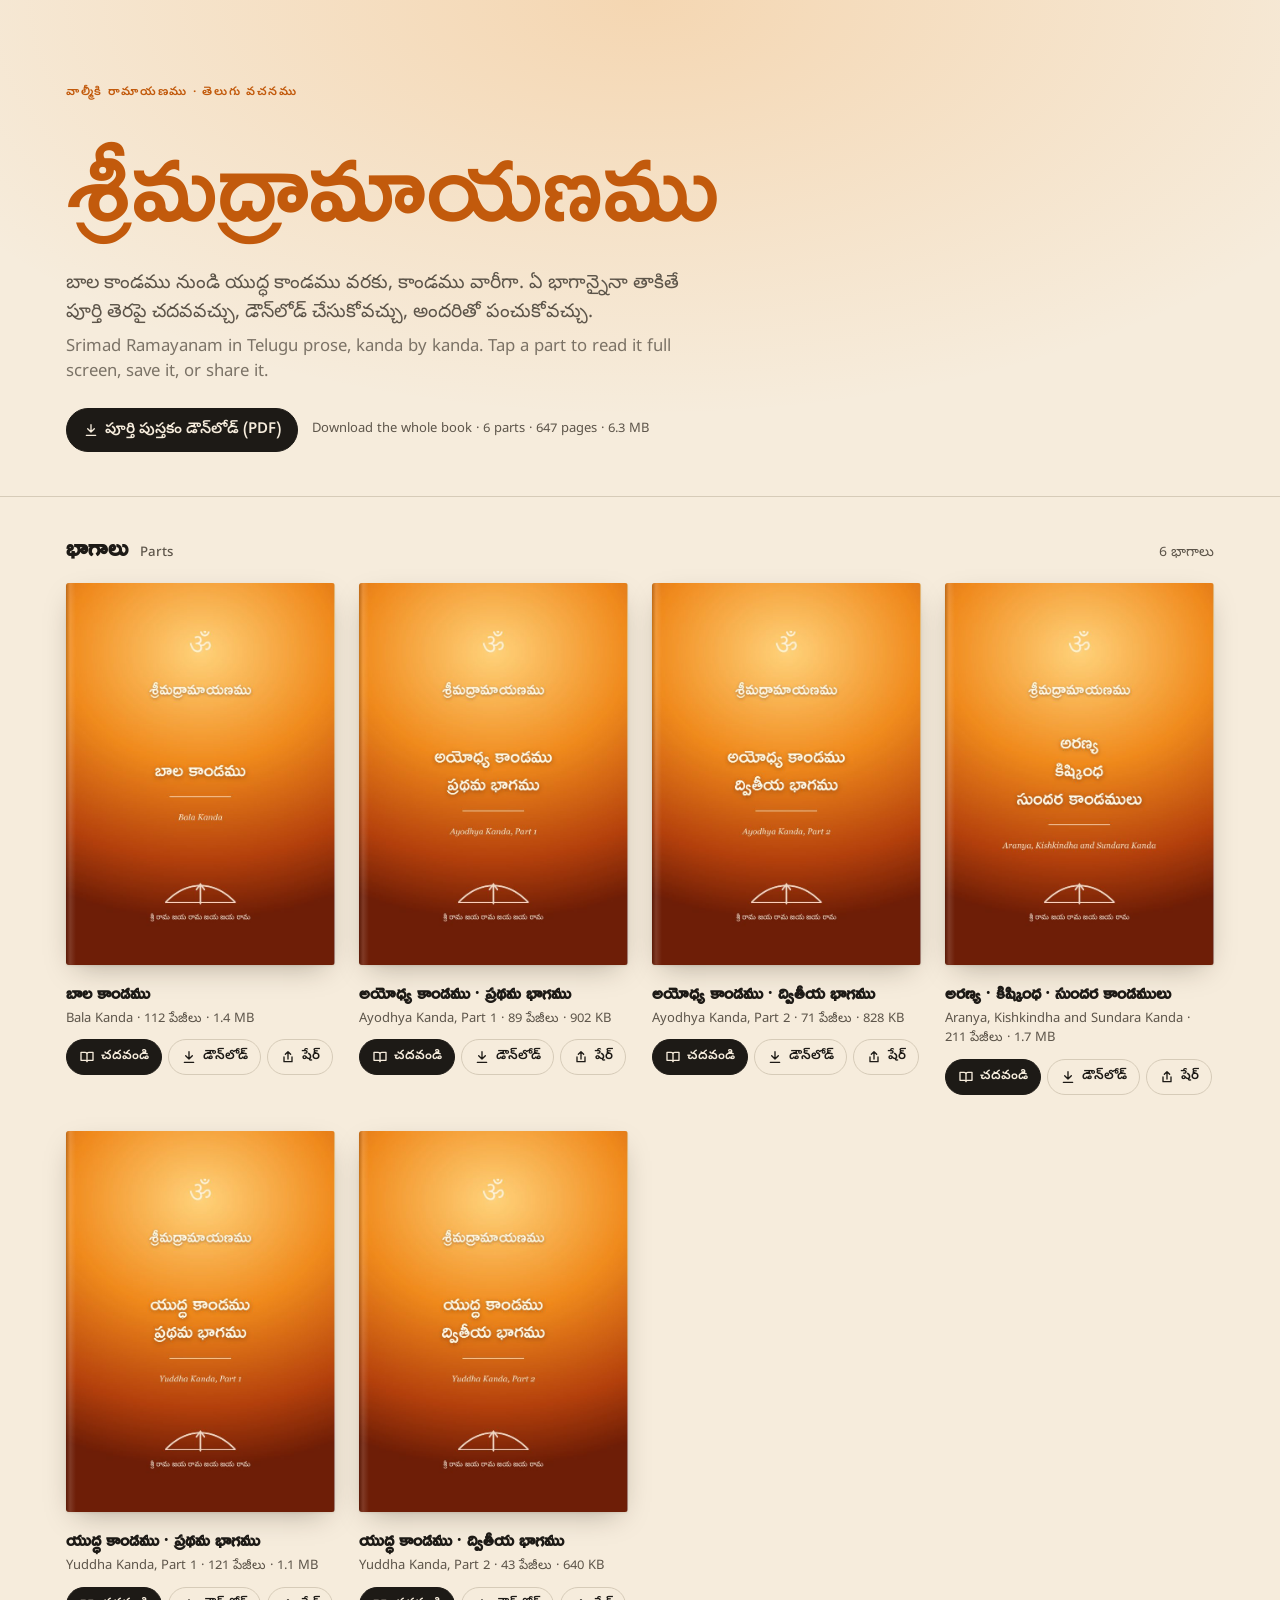
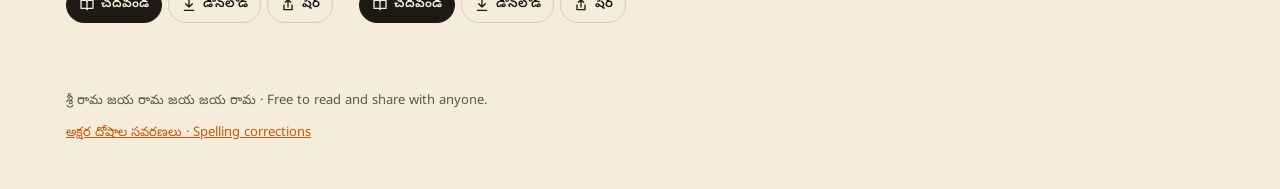
==== commit 978a71fe: "Update part sizes on the home page after the proofreading rebuild Co-Authored-By: Claude Opus 5.5 <n" ====
--- a/index.html
+++ b/index.html
@@ -50,7 +50,7 @@
           <div class="meta"><h3>అయోధ్య కాండము · ప్రథమ భాగము</h3><p class="sub">Ayodhya Kanda, Part 1 · 89 పేజీలు · 902 KB</p>
           <div class="actions"><a class="btn primary" href="data/02-ayodhya-kanda-part-1.pdf"><span class="lbl">చదవండి</span></a></div></div></li>
         <li class="card"><a class="cover" href="data/03-ayodhya-kanda-part-2.pdf"><img src="covers/03-ayodhya-kanda-part-2.jpg" alt=""></a>
-          <div class="meta"><h3>అయోధ్య కాండము · ద్వితీయ భాగము</h3><p class="sub">Ayodhya Kanda, Part 2 · 71 పేజీలు · 830 KB</p>
+          <div class="meta"><h3>అయోధ్య కాండము · ద్వితీయ భాగము</h3><p class="sub">Ayodhya Kanda, Part 2 · 71 పేజీలు · 828 KB</p>
           <div class="actions"><a class="btn primary" href="data/03-ayodhya-kanda-part-2.pdf"><span class="lbl">చదవండి</span></a></div></div></li>
         <li class="card"><a class="cover" href="data/04-aranya-kishkindha-sundara-kanda.pdf"><img src="covers/04-aranya-kishkindha-sundara-kanda.jpg" alt=""></a>
           <div class="meta"><h3>అరణ్య · కిష్కింధ · సుందర కాండములు</h3><p class="sub">Aranya, Kishkindha and Sundara Kanda · 211 పేజీలు · 1.7 MB</p>
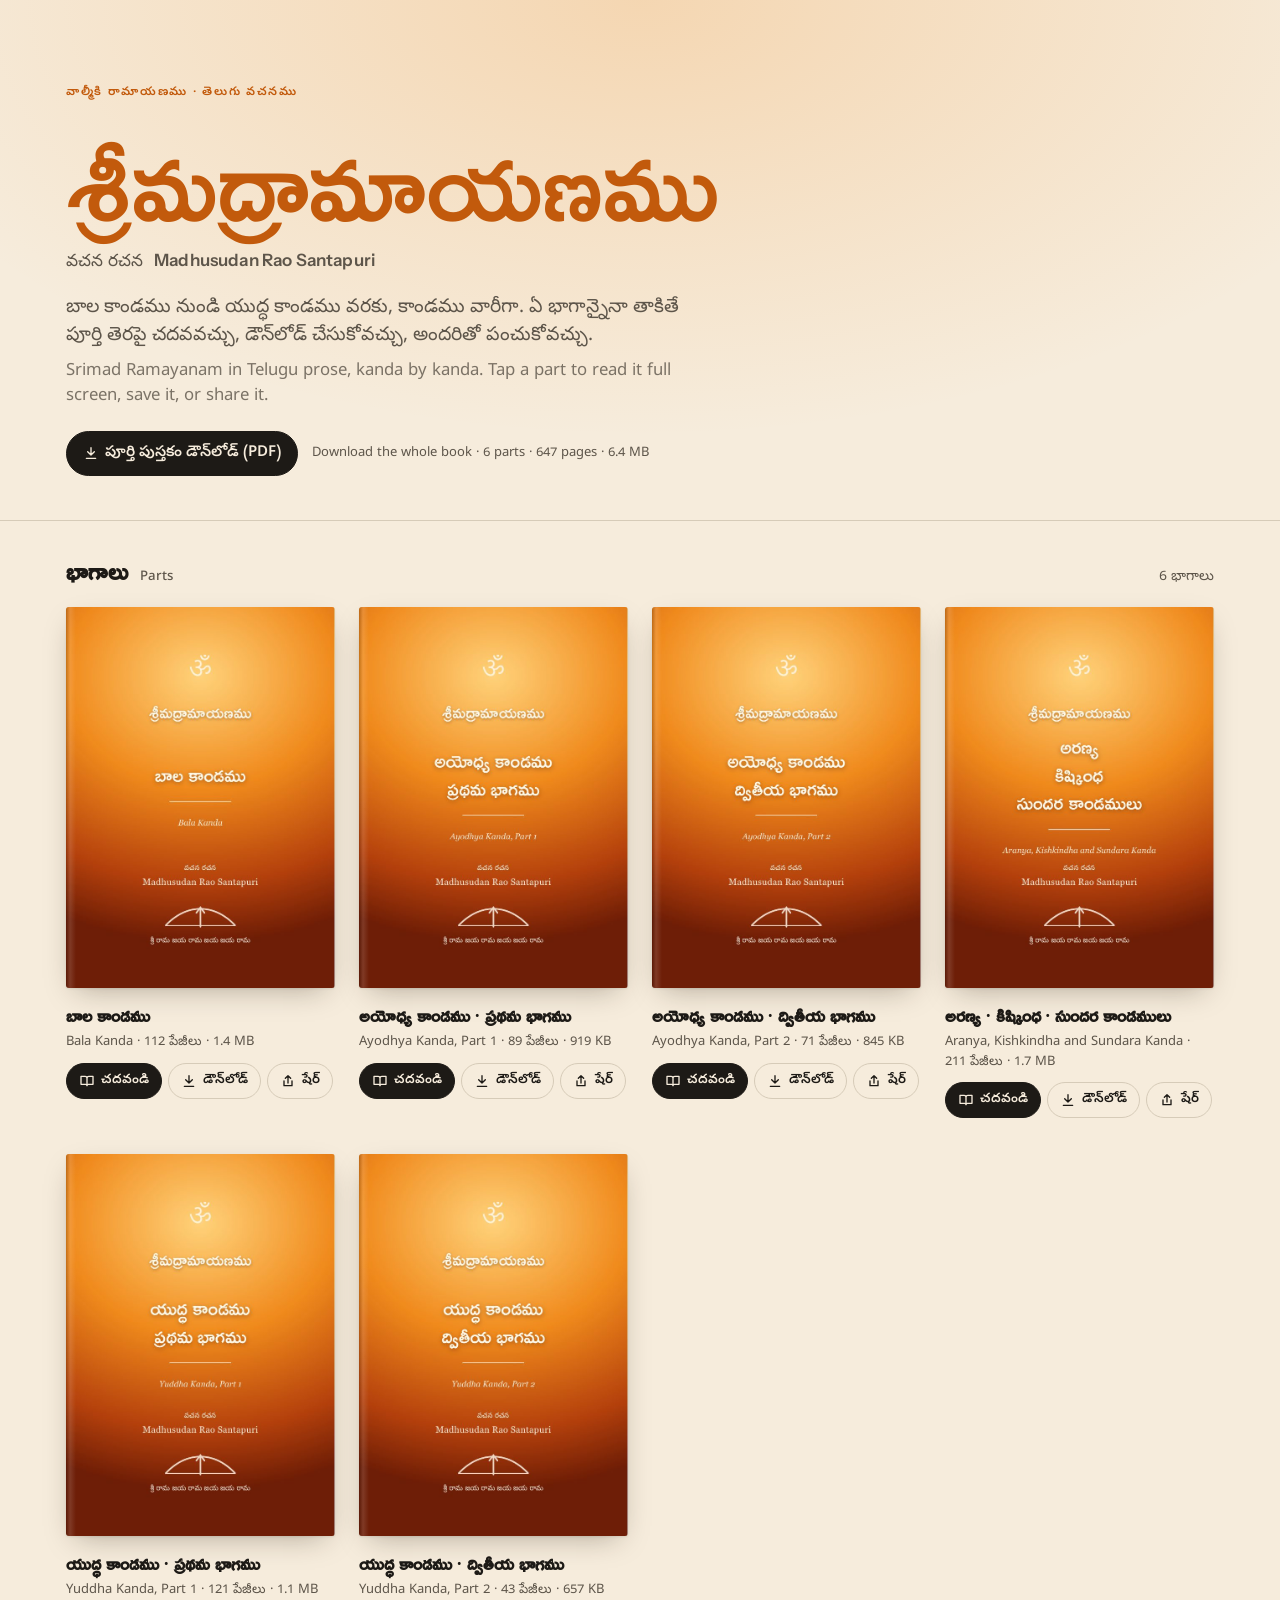
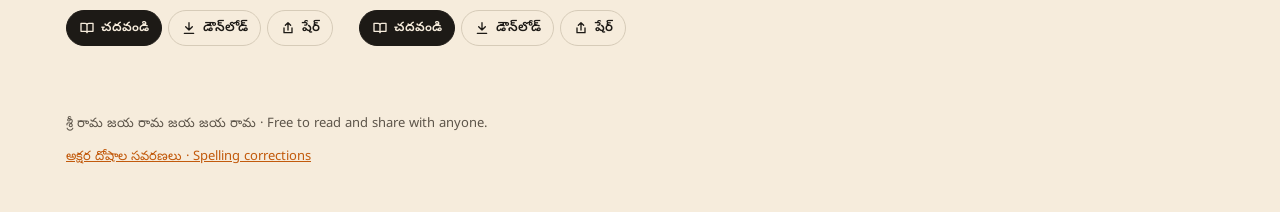
==== commit 719608bb: "Credit Madhusudan Rao Santapuri as author; add the careful read-through tool - Byline on the home pa" ====
--- a/index.html
+++ b/index.html
@@ -30,9 +30,10 @@
       <div class="wrap">
         <p class="eyebrow">వాల్మీకి రామాయణము · తెలుగు వచనము</p>
         <h1 class="title">శ్రీమద్రామాయణము</h1>
+        <p class="byline">వచన రచన <span class="byline-name">Madhusudan Rao Santapuri</span></p>
         <p class="lede">బాల కాండము నుండి యుద్ధ కాండము వరకు, కాండము వారీగా. ఏ భాగాన్నైనా తాకితే పూర్తి తెరపై చదవవచ్చు, డౌన్‌లోడ్ చేసుకోవచ్చు, అందరితో పంచుకోవచ్చు.<br><span class="lede-en">Srimad Ramayanam in Telugu prose, kanda by kanda. Tap a part to read it full screen, save it, or share it.</span></p>
         <p class="book-dl"><a class="btn primary" href="book/srimad-ramayanam.pdf" download="srimad-ramayanam.pdf"><svg viewBox="0 0 24 24" aria-hidden="true"><path d="M12 4v11M7 10l5 5 5-5M5 20h14"/></svg><span class="lbl">పూర్తి పుస్తకం డౌన్‌లోడ్ (PDF)</span></a>
-          <span class="book-sub">Download the whole book · 6 parts · 647 pages · 6.3 MB</span></p>
+          <span class="book-sub">Download the whole book · 6 parts · 647 pages · 6.4 MB</span></p>
       </div>
     </header>
 
@@ -47,10 +48,10 @@
           <div class="meta"><h3>బాల కాండము</h3><p class="sub">Bala Kanda · 112 పేజీలు · 1.4 MB</p>
           <div class="actions"><a class="btn primary" href="data/01-bala-kanda.pdf"><span class="lbl">చదవండి</span></a></div></div></li>
         <li class="card"><a class="cover" href="data/02-ayodhya-kanda-part-1.pdf"><img src="covers/02-ayodhya-kanda-part-1.jpg" alt=""></a>
-          <div class="meta"><h3>అయోధ్య కాండము · ప్రథమ భాగము</h3><p class="sub">Ayodhya Kanda, Part 1 · 89 పేజీలు · 902 KB</p>
+          <div class="meta"><h3>అయోధ్య కాండము · ప్రథమ భాగము</h3><p class="sub">Ayodhya Kanda, Part 1 · 89 పేజీలు · 919 KB</p>
           <div class="actions"><a class="btn primary" href="data/02-ayodhya-kanda-part-1.pdf"><span class="lbl">చదవండి</span></a></div></div></li>
         <li class="card"><a class="cover" href="data/03-ayodhya-kanda-part-2.pdf"><img src="covers/03-ayodhya-kanda-part-2.jpg" alt=""></a>
-          <div class="meta"><h3>అయోధ్య కాండము · ద్వితీయ భాగము</h3><p class="sub">Ayodhya Kanda, Part 2 · 71 పేజీలు · 828 KB</p>
+          <div class="meta"><h3>అయోధ్య కాండము · ద్వితీయ భాగము</h3><p class="sub">Ayodhya Kanda, Part 2 · 71 పేజీలు · 845 KB</p>
           <div class="actions"><a class="btn primary" href="data/03-ayodhya-kanda-part-2.pdf"><span class="lbl">చదవండి</span></a></div></div></li>
         <li class="card"><a class="cover" href="data/04-aranya-kishkindha-sundara-kanda.pdf"><img src="covers/04-aranya-kishkindha-sundara-kanda.jpg" alt=""></a>
           <div class="meta"><h3>అరణ్య · కిష్కింధ · సుందర కాండములు</h3><p class="sub">Aranya, Kishkindha and Sundara Kanda · 211 పేజీలు · 1.7 MB</p>
@@ -59,7 +60,7 @@
           <div class="meta"><h3>యుద్ధ కాండము · ప్రథమ భాగము</h3><p class="sub">Yuddha Kanda, Part 1 · 121 పేజీలు · 1.1 MB</p>
           <div class="actions"><a class="btn primary" href="data/05-yuddha-kanda-part-1.pdf"><span class="lbl">చదవండి</span></a></div></div></li>
         <li class="card"><a class="cover" href="data/06-yuddha-kanda-part-2.pdf"><img src="covers/06-yuddha-kanda-part-2.jpg" alt=""></a>
-          <div class="meta"><h3>యుద్ధ కాండము · ద్వితీయ భాగము</h3><p class="sub">Yuddha Kanda, Part 2 · 43 పేజీలు · 640 KB</p>
+          <div class="meta"><h3>యుద్ధ కాండము · ద్వితీయ భాగము</h3><p class="sub">Yuddha Kanda, Part 2 · 43 పేజీలు · 657 KB</p>
           <div class="actions"><a class="btn primary" href="data/06-yuddha-kanda-part-2.pdf"><span class="lbl">చదవండి</span></a></div></div></li>
         <!-- shelf:end -->
       </ul>
--- a/css/style.css
+++ b/css/style.css
@@ -497,3 +497,7 @@
 .cover img { position: absolute; inset: 0; width: 100%; height: 100%; object-fit: cover; display: block; }
 a.cover, a.btn { text-decoration: none; color: inherit; }
 .js-error { white-space: pre-wrap; font-size: 11px; color: var(--ink-2); margin-top: 12px; }
+
+/* author credit under the title */
+.byline { margin: -4px 0 14px; font-size: 17px; color: var(--ink-2); }
+.byline-name { font-family: "Instrument Sans", system-ui, sans-serif; font-weight: 600; margin-left: 6px; letter-spacing: .01em; }
